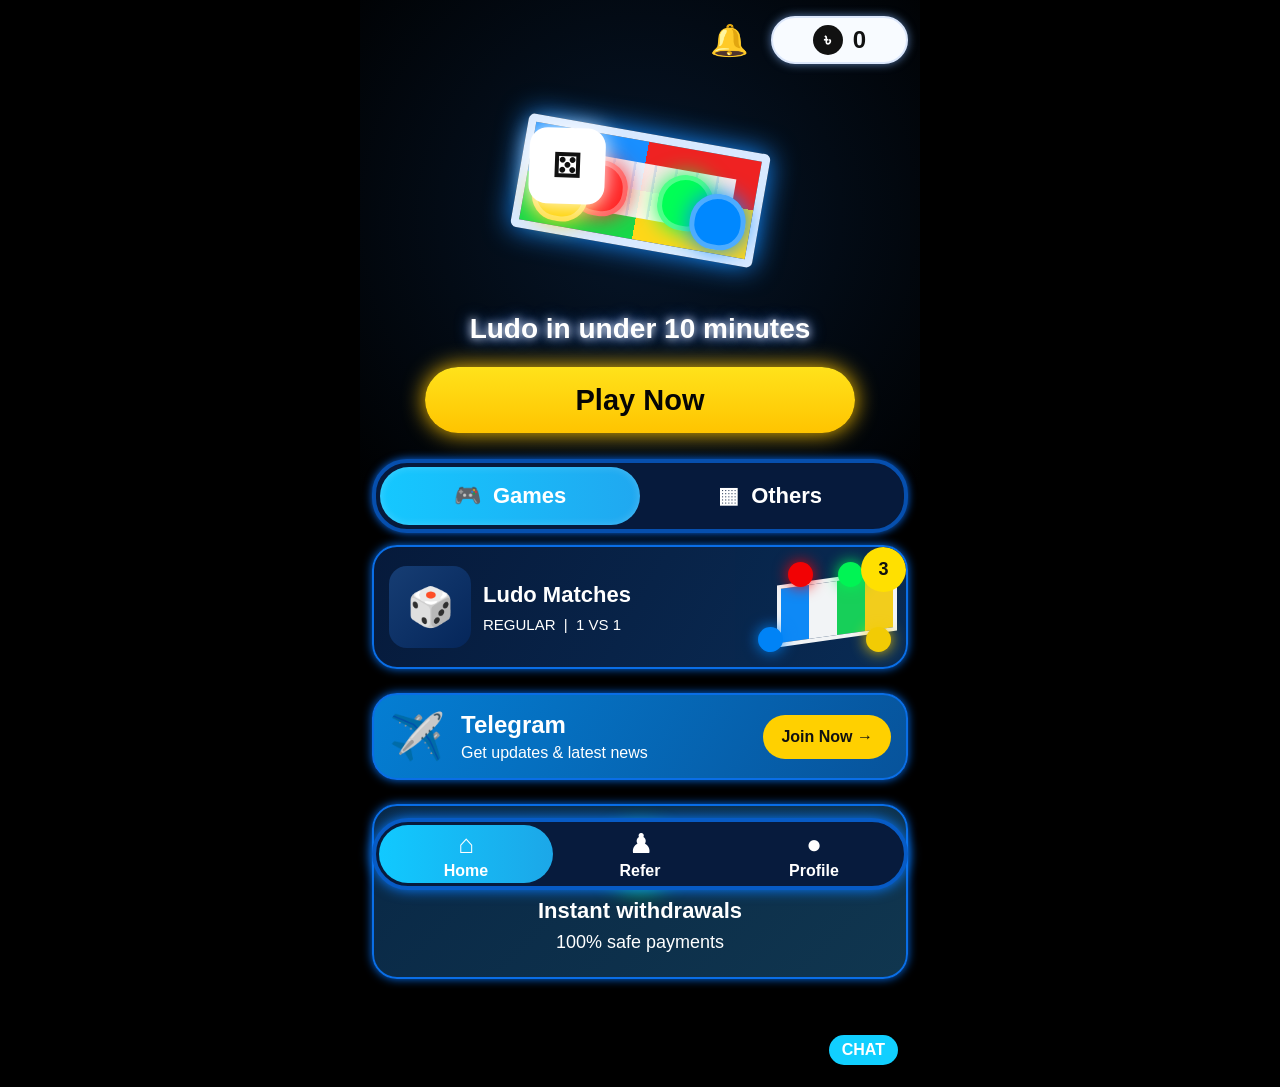
==== index.html @ aeababb2 "Add files via upload" ====
<!doctype html>
<html lang="en">
<head>
<meta charset="utf-8">
<meta name="viewport" content="width=device-width,initial-scale=1,viewport-fit=cover">
<meta name="theme-color" content="#071426">
<title>TopLudo</title>
<style>
:root{
  --bg:#02070d; --panel:#071b39; --panel2:#0b2948; --line:#0c73e8;
  --cyan:#16cfff; --blue:#0877ff; --yellow:#ffd400; --green:#20ef55;
  --text:#fff; --muted:#c9d7ef; --danger:#ff334e;
}
*{box-sizing:border-box} html,body{margin:0;min-height:100%;background:#000;color:var(--text);font-family:Arial,Helvetica,sans-serif}
button,input{font:inherit} button{cursor:pointer;border:0}
body{display:flex;justify-content:center}
.app{width:100%;max-width:560px;min-height:100vh;background:radial-gradient(circle at 50% 20%,#06162a 0,#000 44%);padding:12px 12px 96px;position:relative;overflow-x:hidden}
.top{display:flex;align-items:center;justify-content:flex-end;gap:18px;height:56px}
.icon-btn{background:none;color:#ffd900;font-size:31px;padding:4px}
.balance{min-width:137px;height:48px;border:2px solid #dce7fb;border-radius:30px;background:#f8fbff;color:#111;display:flex;align-items:center;justify-content:center;gap:10px;font-weight:900;font-size:24px;box-shadow:0 0 10px #5577a8}
.taka{width:30px;height:30px;border-radius:50%;background:#111;color:#fff;display:grid;place-items:center;font-size:18px}
.hero{text-align:center;padding:0 12px 10px}
.hero-art{height:245px;display:grid;place-items:center;position:relative}
.board{width:245px;height:115px;transform:rotate(10deg);background:conic-gradient(#ef2222 0 25%,#ffd719 25% 50%,#16d94a 50% 75%,#198fff 75%);border:8px solid #d8e9ff;box-shadow:0 0 28px #178cff;border-radius:6px;position:relative}
.board:after{content:"";position:absolute;inset:22px;background:repeating-linear-gradient(90deg,#fff 0 18px,#dceaff 19px 21px);opacity:.9}
.piece{position:absolute;width:56px;height:56px;border-radius:50% 50% 45% 45%;z-index:2;border:5px solid rgba(255,255,255,.3);box-shadow:0 0 22px currentColor}
.p1{background:#f22;color:#f22;left:46px;top:26px}.p2{background:#0f5;color:#0f5;right:40px;top:26px}.p3{background:#08f;color:#08f;right:5px;bottom:4px}.p4{background:#ffd200;color:#ffd200;left:8px;bottom:5px}
.die{position:absolute;z-index:5;width:76px;height:76px;background:#fff;border-radius:18px;box-shadow:0 0 22px #fff;color:#111;display:grid;place-items:center;font-size:33px;font-weight:900;transform:rotate(-8deg)}
.hero h1{font-size:28px;margin:0 0 22px;text-shadow:0 0 8px #fff,0 0 16px #2b75ff}
.primary{width:90%;max-width:430px;height:66px;border-radius:38px;background:linear-gradient(#ffe21b,#ffc400);color:#050505;font-size:29px;font-weight:900;box-shadow:0 0 22px #ffc400}
.tabs{display:grid;grid-template-columns:1fr 1fr;margin:16px 0 12px;border:4px solid #064fae;border-radius:35px;background:#061a3c;padding:4px;box-shadow:0 0 8px #0869e8}
.tab{height:58px;border-radius:30px;background:transparent;color:#fff;font-weight:900;font-size:22px}
.tab.active{background:linear-gradient(90deg,#15c8ff,#20a8f0);box-shadow:inset 0 0 8px #fff3}
.card{border:2px solid #0a6ee6;background:linear-gradient(120deg,#061a3b,#0a2c55);border-radius:25px;margin:12px 0;box-shadow:0 0 10px #056be8;padding:15px}
.match-card{display:flex;align-items:center;gap:12px;position:relative;min-height:124px;overflow:hidden}
.match-icon{width:82px;height:82px;border-radius:18px;background:linear-gradient(135deg,#163d73,#05265a);display:grid;place-items:center;font-size:38px;flex:none}
.match-copy{flex:1}.match-copy h2{font-size:22px;margin:0 0 8px}.match-copy p{margin:0;color:#fff;font-size:15px}
.match-visual{width:145px;height:90px;position:relative;opacity:.95}
.match-visual .mini-board{position:absolute;width:120px;height:62px;right:-6px;top:15px;transform:skewY(-8deg);background:linear-gradient(90deg,#0f8fff 0 25%,#fff 25% 50%,#19d95a 50% 75%,#ffd61a 75%);border:4px solid #fff}
.match-visual i{position:absolute;width:25px;height:25px;border-radius:50%;box-shadow:0 0 15px currentColor}.r{background:red;color:red;top:0;left:42px}.g{background:#0f5;color:#0f5;top:0;right:28px}.b{background:#08f;color:#08f;bottom:0;left:12px}.y{background:#ffd400;color:#ffd400;bottom:0;right:0}
.badge{position:absolute;right:0;top:0;background:#ffe000;color:#111;border-radius:50%;width:45px;height:45px;display:grid;place-items:center;font-weight:900;font-size:18px}
.info-card{text-align:center;padding:24px 14px;background:linear-gradient(135deg,#092846,#10364f);min-height:160px}
.shield{width:58px;height:58px;border-radius:50%;background:#17e954;display:grid;place-items:center;margin:auto;font-size:31px;box-shadow:0 0 25px #13ff57}
.info-card h3{font-size:22px;margin:10px 0 8px}.info-card p{font-size:18px;margin:0}.chat{position:absolute;right:22px;bottom:22px;background:#11cfff;padding:6px 13px;border-radius:20px;font-weight:900}
.bottom{position:fixed;bottom:10px;left:50%;transform:translateX(-50%);width:min(536px,calc(100% - 24px));height:72px;border:4px solid #075bc5;background:#071b3d;border-radius:38px;display:grid;grid-template-columns:repeat(3,1fr);padding:3px;z-index:20;box-shadow:0 0 13px #087cff}
.nav{background:transparent;color:#fff;border-radius:30px;font-weight:900;font-size:16px;display:flex;flex-direction:column;justify-content:center;align-items:center;gap:2px}.nav span:first-child{font-size:26px}.nav.active{background:linear-gradient(90deg,#11c9ff,#1ca7e8)}
.view{display:none}.view.active{display:block}
.list-head{display:flex;justify-content:space-between;align-items:center}.back{background:#12345d;color:#fff;border:1px solid #159eff;border-radius:12px;padding:8px 12px}
.match-row{display:grid;grid-template-columns:56px 1fr auto;gap:12px;align-items:center}.num{font-size:25px;font-weight:900;color:#ffd400}.status{font-size:13px;font-weight:900;padding:7px 10px;border-radius:12px;background:#8b8b8b;color:#111}.status.green{background:#20ef55}.status.red{background:#ff3048;color:#fff}.join{background:#16cfff;color:#03111e;border-radius:12px;padding:9px 13px;font-weight:900}.join[disabled]{opacity:.45;cursor:not-allowed}
.overlay{position:fixed;inset:0;background:#000b;z-index:40;display:none;align-items:flex-end;justify-content:center}.overlay.open{display:flex}.sheet{width:min(560px,100%);max-height:90vh;overflow:auto;background:linear-gradient(#061a32,#020a14);border:1px solid #0b86ff;border-radius:28px 28px 0 0;padding:20px;box-shadow:0 -10px 35px #057cff}
.sheet h2{margin-top:0}.close{float:right;background:#173657;color:#fff;border-radius:50%;width:36px;height:36px}
.field{display:grid;gap:7px;margin:12px 0}.field input{height:46px;border-radius:12px;border:1px solid #258fff;background:#06172b;color:#fff;padding:0 12px}
.action{width:100%;height:48px;border-radius:14px;background:#ffd000;color:#111;font-weight:900;margin-top:8px}.secondary{background:#0b335d;color:#fff;border:1px solid #168cff}
.toast{position:fixed;top:18px;left:50%;transform:translateX(-50%) translateY(-20px);opacity:0;z-index:80;background:#092b4f;border:1px solid #18bfff;padding:12px 18px;border-radius:14px;transition:.25s;max-width:90%;text-align:center}.toast.show{opacity:1;transform:translateX(-50%) translateY(0)}
.admin-grid{display:grid;grid-template-columns:1fr 1fr;gap:10px}.stat{background:#0a2947;border:1px solid #117fe7;border-radius:15px;padding:12px}.stat b{font-size:22px}
@media(max-width:390px){.hero-art{height:220px}.board{width:215px}.match-visual{display:none}.hero h1{font-size:24px}.primary{font-size:24px}.match-copy h2{font-size:19px}}
</style>
</head>
<body>
<div class="app">
  <header class="top">
    <button class="icon-btn" id="bellBtn" aria-label="Notifications">🔔</button>
    <button class="balance" id="balanceBtn"><span class="taka">৳</span><span id="balance">0</span></button>
  </header>

  <main>
    <section id="homeView" class="view active">
      <div class="hero">
        <div class="hero-art">
          <div class="board"><i class="piece p1"></i><i class="piece p2"></i><i class="piece p3"></i><i class="piece p4"></i><div class="die">⚄</div></div>
        </div>
        <h1>Ludo in under 10 minutes</h1>
        <button class="primary" id="playNow">Play Now</button>
      </div>

      <div class="tabs">
        <button class="tab active" data-tab="games">🎮 &nbsp;Games</button>
        <button class="tab" data-tab="others">▦ &nbsp;Others</button>
      </div>

      <div id="gamesTab">
        <button class="card match-card" id="matchesBtn" style="width:100%;color:#fff;text-align:left">
          <span class="match-icon">🎲</span>
          <span class="match-copy"><h2>Ludo Matches</h2><p>REGULAR &nbsp;|&nbsp; 1 VS 1</p></span>
          <span class="match-visual"><span class="mini-board"></span><i class="r"></i><i class="g"></i><i class="b"></i><i class="y"></i></span>
          <span class="badge" id="openCount">0</span>
        </button>
      </div>
      <div id="othersTab" style="display:none">
        <button class="card match-card" id="referShortcut" style="width:100%;color:#fff;text-align:left"><span class="match-icon">👥</span><span class="match-copy"><h2>Refer & Earn</h2><p>Invite friends and track referrals</p></span></button>
      </div>

      <button class="card" id="telegramBtn" style="width:100%;color:#fff;text-align:left;background:linear-gradient(120deg,#047ed3,#07539b)">
        <div style="display:flex;align-items:center;gap:16px"><span style="font-size:45px">✈️</span><span style="flex:1"><h2 style="margin:0 0 5px">Telegram</h2><p style="margin:0">Get updates & latest news</p></span><b style="background:#ffd000;color:#111;padding:13px 18px;border-radius:28px;white-space:nowrap">Join Now →</b></div>
      </button>

      <button class="card info-card" id="withdrawBtn" style="width:100%;color:#fff">
        <div class="shield">✓</div><h3>Instant withdrawals</h3><p>100% safe payments</p><span class="chat">CHAT</span>
      </button>
    </section>

    <section id="matchesView" class="view">
      <div class="list-head"><h2>🎲 Ludo Matches</h2><button class="back" data-go="homeView">← Home</button></div>
      <p style="color:#b9c9df">Join an open match. Status changes automatically as players join.</p>
      <div id="matchList"></div>
    </section>

    <section id="referView" class="view">
      <div class="list-head"><h2>👥 Refer</h2><button class="back" data-go="homeView">← Home</button></div>
      <div class="card" style="text-align:center"><div style="font-size:60px">🎁</div><h2>Invite & Earn</h2><p style="color:#c8d7eb">Your referral code</p><div class="card" style="font-size:28px;letter-spacing:4px">TOPLUDO</div><button class="action" id="copyRef">Copy Referral Code</button><button class="action secondary" id="shareRef">Share</button></div>
      <div class="admin-grid"><div class="stat"><small>Referrals</small><br><b id="refCount">0</b></div><div class="stat"><small>Bonus</small><br><b>৳0</b></div></div>
    </section>

    <section id="profileView" class="view">
      <div class="list-head"><h2>👤 Profile</h2><button class="back" data-go="homeView">← Home</button></div>
      <div class="card"><h2 id="profileName">Guest Player</h2><p style="color:#bcd0e8">Local demo profile</p><button class="action secondary" id="editProfile">Edit Name</button><button class="action" id="adminBtn">Admin Panel</button></div>
      <div class="card"><h3>Wallet</h3><p>Balance: <b>৳<span id="profileBalance">0</span></b></p><button class="action" id="walletWithdraw">Withdraw</button></div>
    </section>

    <section id="adminView" class="view">
      <div class="list-head"><h2>⚙️ Admin • Matches</h2><button class="back" data-go="homeView">← Home</button></div>
      <div class="card">
        <h3>Add / New Match</h3>
        <div class="field"><label>Match title</label><input id="mTitle" value="Ludo Match"></div>
        <div class="field"><label>Entry fee (৳)</label><input id="mFee" type="number" min="0" value="0"></div>
        <div class="field"><label>Ludo King Room Code</label><input id="mRoom" placeholder="Enter room code"></div>
        <button class="action" id="addMatch">Create Match</button>
      </div>
      <div id="adminList"></div>
      <div class="card"><p style="margin:0;color:#b9c9df">This ZIP is a standalone frontend build. Match data is stored in this browser with localStorage; connect your real backend/database and push notification service for multi-device production use.</p></div>
    </section>
  </main>

  <nav class="bottom">
    <button class="nav active" data-nav="homeView"><span>⌂</span>Home</button>
    <button class="nav" data-nav="referView"><span>♟</span>Refer</button>
    <button class="nav" data-nav="profileView"><span>●</span>Profile</button>
  </nav>
</div>

<div class="overlay" id="modal"><div class="sheet"><button class="close" id="modalClose">×</button><div id="modalBody"></div></div></div>
<div class="toast" id="toast"></div>

<script>
const KEY='topludo_state_v1';
const state=JSON.parse(localStorage.getItem(KEY)||'null')||{
  balance:0,name:'Guest Player',ref:0,
  matches:[
    {id:1,title:'Ludo Match #1',fee:0,room:'',players:[]},
    {id:2,title:'Ludo Match #2',fee:0,room:'',players:[]},
    {id:3,title:'Ludo Match #3',fee:0,room:'',players:[]}
  ]
};
const save=()=>{localStorage.setItem(KEY,JSON.stringify(state));render()};
const $=s=>document.querySelector(s);
const $$=s=>document.querySelectorAll(s);
function toast(t){const x=$('#toast');x.textContent=t;x.classList.add('show');setTimeout(()=>x.classList.remove('show'),2200)}
function go(id){$$('.view').forEach(v=>v.classList.remove('active'));$('#'+id).classList.add('active');window.scrollTo(0,0);$$('.nav').forEach(n=>n.classList.toggle('active',n.dataset.nav===id))}
function openModal(html){$('#modalBody').innerHTML=html;$('#modal').classList.add('open')}
function closeModal(){$('#modal').classList.remove('open')}
function status(m){return m.players.length===0?['Auto','']:m.players.length===1?['Open','green']:['Close','red']}
function render(){
  $('#balance').textContent=state.balance; $('#profileBalance').textContent=state.balance; $('#profileName').textContent=state.name;
  const open=state.matches.filter(m=>m.players.length<2).length;$('#openCount').textContent=open;
  $('#matchList').innerHTML=state.matches.map((m,i)=>{const [st,cl]=status(m);const full=m.players.length>=2;return `<div class="card match-row"><div class="num">#${i+1}</div><div><b>${esc(m.title)}</b><br><small>REGULAR | 1 VS 1 • Fee ৳${m.fee}</small><br><span class="status ${cl}">${st}</span></div><button class="join" ${full?'disabled':''} onclick="joinMatch(${m.id})">${full?'Closed':'Join'}</button></div>`}).join('')||'<div class="card">No matches yet.</div>';
  $('#adminList').innerHTML=state.matches.map((m,i)=>`<div class="card"><b>#${i+1} ${esc(m.title)}</b><p>Players: ${m.players.length}/2 • Status: ${status(m)[0]} • Room: ${m.room||'Not set'}</p>${m.players.length===2?`<button class="action" onclick="showRoom(${m.id})">Show Room Code</button>`:''}</div>`).join('');
  $('#refCount').textContent=state.ref;
}
function esc(s){return String(s).replace(/[&<>"']/g,c=>({'&':'&amp;','<':'&lt;','>':'&gt;','"':'&quot;',"'":'&#039;'}[c]))}
window.joinMatch=function(id){
  const m=state.matches.find(x=>x.id===id); if(!m||m.players.length>=2)return;
  m.players.push({name:state.name,at:Date.now()}); save();
  if(m.players.length===2){
    openModal(`<h2>🎉 Match Full</h2><p>Two players have joined <b>${esc(m.title)}</b>.</p><p>Status is now <b style="color:#ff4357">Close</b>.</p>${m.room?`<div class="card"><h3>Ludo King Room Code</h3><div style="font-size:34px;font-weight:900;letter-spacing:6px;text-align:center">${esc(m.room)}</div><button class="action" onclick="copyText('${esc(m.room)}')">Copy Room Code</button></div>`:'<p>Admin has not entered a room code yet.</p>'}<button class="action secondary" onclick="closeModal()">Done</button>`);
  }else toast('You joined. Waiting for the second player.');
}
window.showRoom=function(id){const m=state.matches.find(x=>x.id===id);openModal(`<h2>Room Code</h2><p>${esc(m.title)}</p><div class="card" style="font-size:38px;text-align:center;letter-spacing:6px">${esc(m.room||'Not set')}</div><button class="action" onclick="copyText('${esc(m.room||'')}')">Copy</button>`)}
window.copyText=function(t){navigator.clipboard?.writeText(t).then(()=>toast('Copied')).catch(()=>toast(t))}
$('#playNow').onclick=()=>go('matchesView');
$('#matchesBtn').onclick=()=>go('matchesView');
$('#referShortcut').onclick=()=>go('referView');
$$('[data-go]').forEach(b=>b.onclick=()=>go(b.dataset.go));
$$('.nav').forEach(b=>b.onclick=()=>go(b.dataset.nav));
$$('.tab').forEach(b=>b.onclick=()=>{$$('.tab').forEach(x=>x.classList.remove('active'));b.classList.add('active');$('#gamesTab').style.display=b.dataset.tab==='games'?'block':'none';$('#othersTab').style.display=b.dataset.tab==='others'?'block':'none'});
$('#modalClose').onclick=closeModal;$('#modal').addEventListener('click',e=>{if(e.target.id==='modal')closeModal()});
$('#balanceBtn').onclick=()=>openModal(`<h2>💰 Wallet</h2><div class="card"><h3>Current Balance</h3><div style="font-size:42px;font-weight:900">৳${state.balance}</div></div><button class="action" onclick="closeModal();go('profileView')">Open Wallet</button>`);
$('#bellBtn').onclick=()=>openModal(`<h2>🔔 Notifications</h2><div class="card"><p>No new notifications.</p><small>When a production push service is connected, room-code notifications can be delivered after a match becomes full.</small></div>`);
$('#withdrawBtn').onclick=()=>openModal(`<h2>💸 Withdraw</h2><p>This frontend build has the withdrawal screen wired, but no real payment gateway is connected yet.</p><div class="field"><label>Amount</label><input id="wAmount" type="number" min="1" value="${state.balance||1}"></div><button class="action" onclick="toast('Payment gateway is not connected');closeModal()">Submit</button>`);
$('#walletWithdraw').onclick=()=>$('#withdrawBtn').click();
$('#telegramBtn').onclick=()=>openModal(`<h2>✈️ Telegram</h2><p>Set your real Telegram channel URL in the <b>TELEGRAM_URL</b> constant inside index.html.</p><button class="action" onclick="window.open('https://t.me/','_blank')">Open Telegram</button>`);
$('#copyRef').onclick=()=>copyText('TOPLUDO');
$('#shareRef').onclick=()=>navigator.share?navigator.share({title:'TopLudo',text:'Join TopLudo with my referral code TOPLUDO'}):toast('Share is not supported here');
$('#editProfile').onclick=()=>openModal(`<h2>Edit Profile</h2><div class="field"><label>Name</label><input id="newName" value="${esc(state.name)}"></div><button class="action" onclick="state.name=$('#newName').value.trim()||'Guest Player';save();closeModal();toast('Profile updated')">Save</button>`);
$('#adminBtn').onclick=()=>{const p=prompt('Admin demo password:');if(p==='admin123')go('adminView');else if(p!==null)toast('Wrong password')};
$('#addMatch').onclick=()=>{const title=$('#mTitle').value.trim()||'Ludo Match';const fee=Number($('#mFee').value)||0;const room=$('#mRoom').value.trim();state.matches.push({id:Date.now(),title,fee,room,players:[]});save();toast('Match created')};
render();
</script>
</body>
</html>
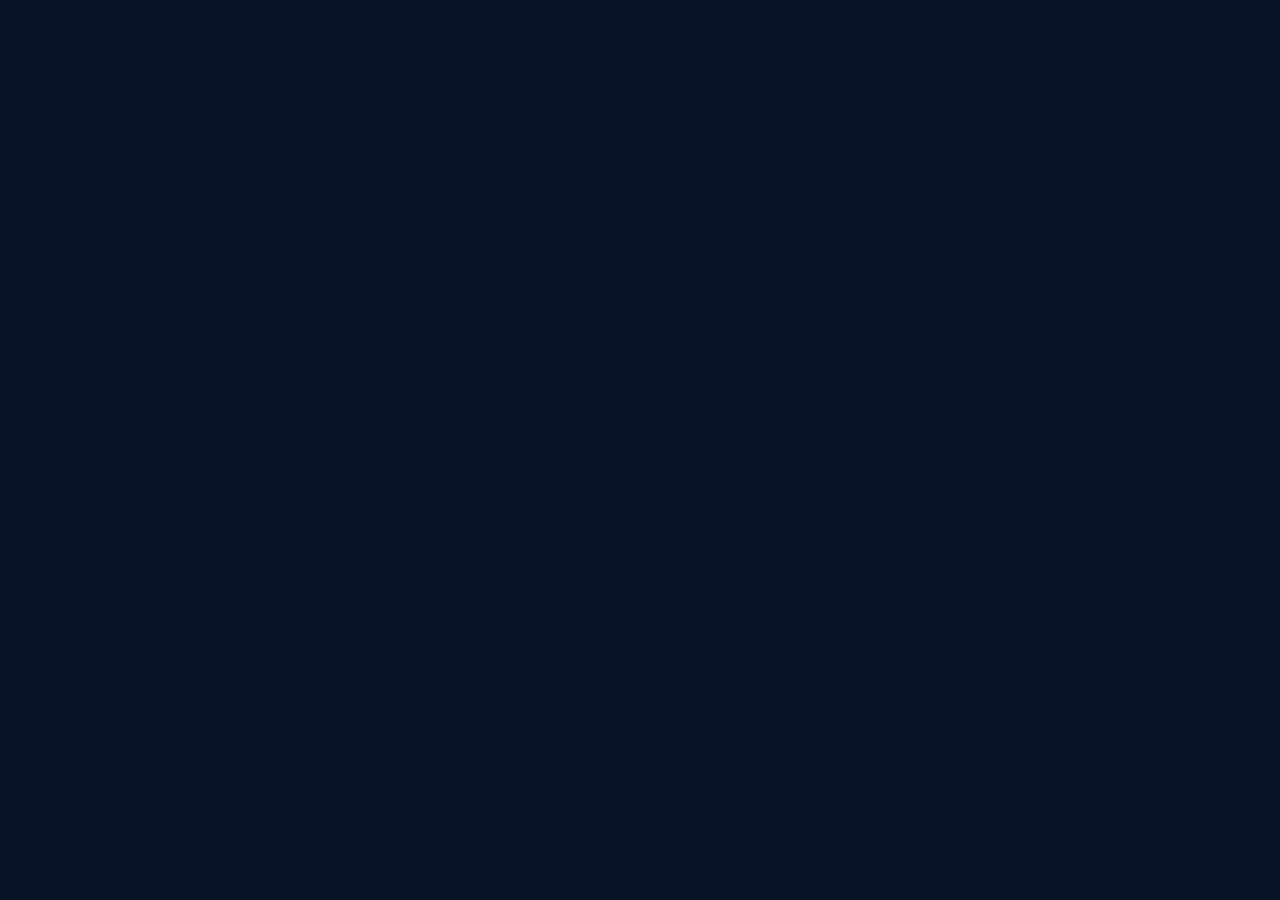
==== commit 7dc46337: "Add files via upload" ====
--- a/index.html
+++ b/index.html
@@ -1,199 +1,41 @@
-<!doctype html>
+<!DOCTYPE html>
 <html lang="en">
 <head>
-<meta charset="utf-8">
-<meta name="viewport" content="width=device-width,initial-scale=1,viewport-fit=cover">
-<meta name="theme-color" content="#071426">
-<title>TopLudo</title>
-<style>
-:root{
-  --bg:#02070d; --panel:#071b39; --panel2:#0b2948; --line:#0c73e8;
-  --cyan:#16cfff; --blue:#0877ff; --yellow:#ffd400; --green:#20ef55;
-  --text:#fff; --muted:#c9d7ef; --danger:#ff334e;
-}
-*{box-sizing:border-box} html,body{margin:0;min-height:100%;background:#000;color:var(--text);font-family:Arial,Helvetica,sans-serif}
-button,input{font:inherit} button{cursor:pointer;border:0}
-body{display:flex;justify-content:center}
-.app{width:100%;max-width:560px;min-height:100vh;background:radial-gradient(circle at 50% 20%,#06162a 0,#000 44%);padding:12px 12px 96px;position:relative;overflow-x:hidden}
-.top{display:flex;align-items:center;justify-content:flex-end;gap:18px;height:56px}
-.icon-btn{background:none;color:#ffd900;font-size:31px;padding:4px}
-.balance{min-width:137px;height:48px;border:2px solid #dce7fb;border-radius:30px;background:#f8fbff;color:#111;display:flex;align-items:center;justify-content:center;gap:10px;font-weight:900;font-size:24px;box-shadow:0 0 10px #5577a8}
-.taka{width:30px;height:30px;border-radius:50%;background:#111;color:#fff;display:grid;place-items:center;font-size:18px}
-.hero{text-align:center;padding:0 12px 10px}
-.hero-art{height:245px;display:grid;place-items:center;position:relative}
-.board{width:245px;height:115px;transform:rotate(10deg);background:conic-gradient(#ef2222 0 25%,#ffd719 25% 50%,#16d94a 50% 75%,#198fff 75%);border:8px solid #d8e9ff;box-shadow:0 0 28px #178cff;border-radius:6px;position:relative}
-.board:after{content:"";position:absolute;inset:22px;background:repeating-linear-gradient(90deg,#fff 0 18px,#dceaff 19px 21px);opacity:.9}
-.piece{position:absolute;width:56px;height:56px;border-radius:50% 50% 45% 45%;z-index:2;border:5px solid rgba(255,255,255,.3);box-shadow:0 0 22px currentColor}
-.p1{background:#f22;color:#f22;left:46px;top:26px}.p2{background:#0f5;color:#0f5;right:40px;top:26px}.p3{background:#08f;color:#08f;right:5px;bottom:4px}.p4{background:#ffd200;color:#ffd200;left:8px;bottom:5px}
-.die{position:absolute;z-index:5;width:76px;height:76px;background:#fff;border-radius:18px;box-shadow:0 0 22px #fff;color:#111;display:grid;place-items:center;font-size:33px;font-weight:900;transform:rotate(-8deg)}
-.hero h1{font-size:28px;margin:0 0 22px;text-shadow:0 0 8px #fff,0 0 16px #2b75ff}
-.primary{width:90%;max-width:430px;height:66px;border-radius:38px;background:linear-gradient(#ffe21b,#ffc400);color:#050505;font-size:29px;font-weight:900;box-shadow:0 0 22px #ffc400}
-.tabs{display:grid;grid-template-columns:1fr 1fr;margin:16px 0 12px;border:4px solid #064fae;border-radius:35px;background:#061a3c;padding:4px;box-shadow:0 0 8px #0869e8}
-.tab{height:58px;border-radius:30px;background:transparent;color:#fff;font-weight:900;font-size:22px}
-.tab.active{background:linear-gradient(90deg,#15c8ff,#20a8f0);box-shadow:inset 0 0 8px #fff3}
-.card{border:2px solid #0a6ee6;background:linear-gradient(120deg,#061a3b,#0a2c55);border-radius:25px;margin:12px 0;box-shadow:0 0 10px #056be8;padding:15px}
-.match-card{display:flex;align-items:center;gap:12px;position:relative;min-height:124px;overflow:hidden}
-.match-icon{width:82px;height:82px;border-radius:18px;background:linear-gradient(135deg,#163d73,#05265a);display:grid;place-items:center;font-size:38px;flex:none}
-.match-copy{flex:1}.match-copy h2{font-size:22px;margin:0 0 8px}.match-copy p{margin:0;color:#fff;font-size:15px}
-.match-visual{width:145px;height:90px;position:relative;opacity:.95}
-.match-visual .mini-board{position:absolute;width:120px;height:62px;right:-6px;top:15px;transform:skewY(-8deg);background:linear-gradient(90deg,#0f8fff 0 25%,#fff 25% 50%,#19d95a 50% 75%,#ffd61a 75%);border:4px solid #fff}
-.match-visual i{position:absolute;width:25px;height:25px;border-radius:50%;box-shadow:0 0 15px currentColor}.r{background:red;color:red;top:0;left:42px}.g{background:#0f5;color:#0f5;top:0;right:28px}.b{background:#08f;color:#08f;bottom:0;left:12px}.y{background:#ffd400;color:#ffd400;bottom:0;right:0}
-.badge{position:absolute;right:0;top:0;background:#ffe000;color:#111;border-radius:50%;width:45px;height:45px;display:grid;place-items:center;font-weight:900;font-size:18px}
-.info-card{text-align:center;padding:24px 14px;background:linear-gradient(135deg,#092846,#10364f);min-height:160px}
-.shield{width:58px;height:58px;border-radius:50%;background:#17e954;display:grid;place-items:center;margin:auto;font-size:31px;box-shadow:0 0 25px #13ff57}
-.info-card h3{font-size:22px;margin:10px 0 8px}.info-card p{font-size:18px;margin:0}.chat{position:absolute;right:22px;bottom:22px;background:#11cfff;padding:6px 13px;border-radius:20px;font-weight:900}
-.bottom{position:fixed;bottom:10px;left:50%;transform:translateX(-50%);width:min(536px,calc(100% - 24px));height:72px;border:4px solid #075bc5;background:#071b3d;border-radius:38px;display:grid;grid-template-columns:repeat(3,1fr);padding:3px;z-index:20;box-shadow:0 0 13px #087cff}
-.nav{background:transparent;color:#fff;border-radius:30px;font-weight:900;font-size:16px;display:flex;flex-direction:column;justify-content:center;align-items:center;gap:2px}.nav span:first-child{font-size:26px}.nav.active{background:linear-gradient(90deg,#11c9ff,#1ca7e8)}
-.view{display:none}.view.active{display:block}
-.list-head{display:flex;justify-content:space-between;align-items:center}.back{background:#12345d;color:#fff;border:1px solid #159eff;border-radius:12px;padding:8px 12px}
-.match-row{display:grid;grid-template-columns:56px 1fr auto;gap:12px;align-items:center}.num{font-size:25px;font-weight:900;color:#ffd400}.status{font-size:13px;font-weight:900;padding:7px 10px;border-radius:12px;background:#8b8b8b;color:#111}.status.green{background:#20ef55}.status.red{background:#ff3048;color:#fff}.join{background:#16cfff;color:#03111e;border-radius:12px;padding:9px 13px;font-weight:900}.join[disabled]{opacity:.45;cursor:not-allowed}
-.overlay{position:fixed;inset:0;background:#000b;z-index:40;display:none;align-items:flex-end;justify-content:center}.overlay.open{display:flex}.sheet{width:min(560px,100%);max-height:90vh;overflow:auto;background:linear-gradient(#061a32,#020a14);border:1px solid #0b86ff;border-radius:28px 28px 0 0;padding:20px;box-shadow:0 -10px 35px #057cff}
-.sheet h2{margin-top:0}.close{float:right;background:#173657;color:#fff;border-radius:50%;width:36px;height:36px}
-.field{display:grid;gap:7px;margin:12px 0}.field input{height:46px;border-radius:12px;border:1px solid #258fff;background:#06172b;color:#fff;padding:0 12px}
-.action{width:100%;height:48px;border-radius:14px;background:#ffd000;color:#111;font-weight:900;margin-top:8px}.secondary{background:#0b335d;color:#fff;border:1px solid #168cff}
-.toast{position:fixed;top:18px;left:50%;transform:translateX(-50%) translateY(-20px);opacity:0;z-index:80;background:#092b4f;border:1px solid #18bfff;padding:12px 18px;border-radius:14px;transition:.25s;max-width:90%;text-align:center}.toast.show{opacity:1;transform:translateX(-50%) translateY(0)}
-.admin-grid{display:grid;grid-template-columns:1fr 1fr;gap:10px}.stat{background:#0a2947;border:1px solid #117fe7;border-radius:15px;padding:12px}.stat b{font-size:22px}
-@media(max-width:390px){.hero-art{height:220px}.board{width:215px}.match-visual{display:none}.hero h1{font-size:24px}.primary{font-size:24px}.match-copy h2{font-size:19px}}
-</style>
+  <meta charset="UTF-8">
+  <meta name="viewport" content="width=device-width, initial-scale=1.0">
+  <meta name="theme-color" content="#071426">
+  <title>My App</title>
+
+  <style>
+    * {
+      margin: 0;
+      padding: 0;
+      box-sizing: border-box;
+    }
+
+    html,
+    body {
+      width: 100%;
+      min-height: 100%;
+      background-color: #071426;
+    }
+
+    body {
+      min-height: 100vh;
+      min-height: 100dvh;
+      overflow-x: hidden;
+    }
+
+    #app {
+      width: 100%;
+      min-height: 100vh;
+      min-height: 100dvh;
+      background-color: #071426;
+    }
+  </style>
 </head>
+
 <body>
-<div class="app">
-  <header class="top">
-    <button class="icon-btn" id="bellBtn" aria-label="Notifications">🔔</button>
-    <button class="balance" id="balanceBtn"><span class="taka">৳</span><span id="balance">0</span></button>
-  </header>
-
-  <main>
-    <section id="homeView" class="view active">
-      <div class="hero">
-        <div class="hero-art">
-          <div class="board"><i class="piece p1"></i><i class="piece p2"></i><i class="piece p3"></i><i class="piece p4"></i><div class="die">⚄</div></div>
-        </div>
-        <h1>Ludo in under 10 minutes</h1>
-        <button class="primary" id="playNow">Play Now</button>
-      </div>
-
-      <div class="tabs">
-        <button class="tab active" data-tab="games">🎮 &nbsp;Games</button>
-        <button class="tab" data-tab="others">▦ &nbsp;Others</button>
-      </div>
-
-      <div id="gamesTab">
-        <button class="card match-card" id="matchesBtn" style="width:100%;color:#fff;text-align:left">
-          <span class="match-icon">🎲</span>
-          <span class="match-copy"><h2>Ludo Matches</h2><p>REGULAR &nbsp;|&nbsp; 1 VS 1</p></span>
-          <span class="match-visual"><span class="mini-board"></span><i class="r"></i><i class="g"></i><i class="b"></i><i class="y"></i></span>
-          <span class="badge" id="openCount">0</span>
-        </button>
-      </div>
-      <div id="othersTab" style="display:none">
-        <button class="card match-card" id="referShortcut" style="width:100%;color:#fff;text-align:left"><span class="match-icon">👥</span><span class="match-copy"><h2>Refer & Earn</h2><p>Invite friends and track referrals</p></span></button>
-      </div>
-
-      <button class="card" id="telegramBtn" style="width:100%;color:#fff;text-align:left;background:linear-gradient(120deg,#047ed3,#07539b)">
-        <div style="display:flex;align-items:center;gap:16px"><span style="font-size:45px">✈️</span><span style="flex:1"><h2 style="margin:0 0 5px">Telegram</h2><p style="margin:0">Get updates & latest news</p></span><b style="background:#ffd000;color:#111;padding:13px 18px;border-radius:28px;white-space:nowrap">Join Now →</b></div>
-      </button>
-
-      <button class="card info-card" id="withdrawBtn" style="width:100%;color:#fff">
-        <div class="shield">✓</div><h3>Instant withdrawals</h3><p>100% safe payments</p><span class="chat">CHAT</span>
-      </button>
-    </section>
-
-    <section id="matchesView" class="view">
-      <div class="list-head"><h2>🎲 Ludo Matches</h2><button class="back" data-go="homeView">← Home</button></div>
-      <p style="color:#b9c9df">Join an open match. Status changes automatically as players join.</p>
-      <div id="matchList"></div>
-    </section>
-
-    <section id="referView" class="view">
-      <div class="list-head"><h2>👥 Refer</h2><button class="back" data-go="homeView">← Home</button></div>
-      <div class="card" style="text-align:center"><div style="font-size:60px">🎁</div><h2>Invite & Earn</h2><p style="color:#c8d7eb">Your referral code</p><div class="card" style="font-size:28px;letter-spacing:4px">TOPLUDO</div><button class="action" id="copyRef">Copy Referral Code</button><button class="action secondary" id="shareRef">Share</button></div>
-      <div class="admin-grid"><div class="stat"><small>Referrals</small><br><b id="refCount">0</b></div><div class="stat"><small>Bonus</small><br><b>৳0</b></div></div>
-    </section>
-
-    <section id="profileView" class="view">
-      <div class="list-head"><h2>👤 Profile</h2><button class="back" data-go="homeView">← Home</button></div>
-      <div class="card"><h2 id="profileName">Guest Player</h2><p style="color:#bcd0e8">Local demo profile</p><button class="action secondary" id="editProfile">Edit Name</button><button class="action" id="adminBtn">Admin Panel</button></div>
-      <div class="card"><h3>Wallet</h3><p>Balance: <b>৳<span id="profileBalance">0</span></b></p><button class="action" id="walletWithdraw">Withdraw</button></div>
-    </section>
-
-    <section id="adminView" class="view">
-      <div class="list-head"><h2>⚙️ Admin • Matches</h2><button class="back" data-go="homeView">← Home</button></div>
-      <div class="card">
-        <h3>Add / New Match</h3>
-        <div class="field"><label>Match title</label><input id="mTitle" value="Ludo Match"></div>
-        <div class="field"><label>Entry fee (৳)</label><input id="mFee" type="number" min="0" value="0"></div>
-        <div class="field"><label>Ludo King Room Code</label><input id="mRoom" placeholder="Enter room code"></div>
-        <button class="action" id="addMatch">Create Match</button>
-      </div>
-      <div id="adminList"></div>
-      <div class="card"><p style="margin:0;color:#b9c9df">This ZIP is a standalone frontend build. Match data is stored in this browser with localStorage; connect your real backend/database and push notification service for multi-device production use.</p></div>
-    </section>
-  </main>
-
-  <nav class="bottom">
-    <button class="nav active" data-nav="homeView"><span>⌂</span>Home</button>
-    <button class="nav" data-nav="referView"><span>♟</span>Refer</button>
-    <button class="nav" data-nav="profileView"><span>●</span>Profile</button>
-  </nav>
-</div>
-
-<div class="overlay" id="modal"><div class="sheet"><button class="close" id="modalClose">×</button><div id="modalBody"></div></div></div>
-<div class="toast" id="toast"></div>
-
-<script>
-const KEY='topludo_state_v1';
-const state=JSON.parse(localStorage.getItem(KEY)||'null')||{
-  balance:0,name:'Guest Player',ref:0,
-  matches:[
-    {id:1,title:'Ludo Match #1',fee:0,room:'',players:[]},
-    {id:2,title:'Ludo Match #2',fee:0,room:'',players:[]},
-    {id:3,title:'Ludo Match #3',fee:0,room:'',players:[]}
-  ]
-};
-const save=()=>{localStorage.setItem(KEY,JSON.stringify(state));render()};
-const $=s=>document.querySelector(s);
-const $$=s=>document.querySelectorAll(s);
-function toast(t){const x=$('#toast');x.textContent=t;x.classList.add('show');setTimeout(()=>x.classList.remove('show'),2200)}
-function go(id){$$('.view').forEach(v=>v.classList.remove('active'));$('#'+id).classList.add('active');window.scrollTo(0,0);$$('.nav').forEach(n=>n.classList.toggle('active',n.dataset.nav===id))}
-function openModal(html){$('#modalBody').innerHTML=html;$('#modal').classList.add('open')}
-function closeModal(){$('#modal').classList.remove('open')}
-function status(m){return m.players.length===0?['Auto','']:m.players.length===1?['Open','green']:['Close','red']}
-function render(){
-  $('#balance').textContent=state.balance; $('#profileBalance').textContent=state.balance; $('#profileName').textContent=state.name;
-  const open=state.matches.filter(m=>m.players.length<2).length;$('#openCount').textContent=open;
-  $('#matchList').innerHTML=state.matches.map((m,i)=>{const [st,cl]=status(m);const full=m.players.length>=2;return `<div class="card match-row"><div class="num">#${i+1}</div><div><b>${esc(m.title)}</b><br><small>REGULAR | 1 VS 1 • Fee ৳${m.fee}</small><br><span class="status ${cl}">${st}</span></div><button class="join" ${full?'disabled':''} onclick="joinMatch(${m.id})">${full?'Closed':'Join'}</button></div>`}).join('')||'<div class="card">No matches yet.</div>';
-  $('#adminList').innerHTML=state.matches.map((m,i)=>`<div class="card"><b>#${i+1} ${esc(m.title)}</b><p>Players: ${m.players.length}/2 • Status: ${status(m)[0]} • Room: ${m.room||'Not set'}</p>${m.players.length===2?`<button class="action" onclick="showRoom(${m.id})">Show Room Code</button>`:''}</div>`).join('');
-  $('#refCount').textContent=state.ref;
-}
-function esc(s){return String(s).replace(/[&<>"']/g,c=>({'&':'&amp;','<':'&lt;','>':'&gt;','"':'&quot;',"'":'&#039;'}[c]))}
-window.joinMatch=function(id){
-  const m=state.matches.find(x=>x.id===id); if(!m||m.players.length>=2)return;
-  m.players.push({name:state.name,at:Date.now()}); save();
-  if(m.players.length===2){
-    openModal(`<h2>🎉 Match Full</h2><p>Two players have joined <b>${esc(m.title)}</b>.</p><p>Status is now <b style="color:#ff4357">Close</b>.</p>${m.room?`<div class="card"><h3>Ludo King Room Code</h3><div style="font-size:34px;font-weight:900;letter-spacing:6px;text-align:center">${esc(m.room)}</div><button class="action" onclick="copyText('${esc(m.room)}')">Copy Room Code</button></div>`:'<p>Admin has not entered a room code yet.</p>'}<button class="action secondary" onclick="closeModal()">Done</button>`);
-  }else toast('You joined. Waiting for the second player.');
-}
-window.showRoom=function(id){const m=state.matches.find(x=>x.id===id);openModal(`<h2>Room Code</h2><p>${esc(m.title)}</p><div class="card" style="font-size:38px;text-align:center;letter-spacing:6px">${esc(m.room||'Not set')}</div><button class="action" onclick="copyText('${esc(m.room||'')}')">Copy</button>`)}
-window.copyText=function(t){navigator.clipboard?.writeText(t).then(()=>toast('Copied')).catch(()=>toast(t))}
-$('#playNow').onclick=()=>go('matchesView');
-$('#matchesBtn').onclick=()=>go('matchesView');
-$('#referShortcut').onclick=()=>go('referView');
-$$('[data-go]').forEach(b=>b.onclick=()=>go(b.dataset.go));
-$$('.nav').forEach(b=>b.onclick=()=>go(b.dataset.nav));
-$$('.tab').forEach(b=>b.onclick=()=>{$$('.tab').forEach(x=>x.classList.remove('active'));b.classList.add('active');$('#gamesTab').style.display=b.dataset.tab==='games'?'block':'none';$('#othersTab').style.display=b.dataset.tab==='others'?'block':'none'});
-$('#modalClose').onclick=closeModal;$('#modal').addEventListener('click',e=>{if(e.target.id==='modal')closeModal()});
-$('#balanceBtn').onclick=()=>openModal(`<h2>💰 Wallet</h2><div class="card"><h3>Current Balance</h3><div style="font-size:42px;font-weight:900">৳${state.balance}</div></div><button class="action" onclick="closeModal();go('profileView')">Open Wallet</button>`);
-$('#bellBtn').onclick=()=>openModal(`<h2>🔔 Notifications</h2><div class="card"><p>No new notifications.</p><small>When a production push service is connected, room-code notifications can be delivered after a match becomes full.</small></div>`);
-$('#withdrawBtn').onclick=()=>openModal(`<h2>💸 Withdraw</h2><p>This frontend build has the withdrawal screen wired, but no real payment gateway is connected yet.</p><div class="field"><label>Amount</label><input id="wAmount" type="number" min="1" value="${state.balance||1}"></div><button class="action" onclick="toast('Payment gateway is not connected');closeModal()">Submit</button>`);
-$('#walletWithdraw').onclick=()=>$('#withdrawBtn').click();
-$('#telegramBtn').onclick=()=>openModal(`<h2>✈️ Telegram</h2><p>Set your real Telegram channel URL in the <b>TELEGRAM_URL</b> constant inside index.html.</p><button class="action" onclick="window.open('https://t.me/','_blank')">Open Telegram</button>`);
-$('#copyRef').onclick=()=>copyText('TOPLUDO');
-$('#shareRef').onclick=()=>navigator.share?navigator.share({title:'TopLudo',text:'Join TopLudo with my referral code TOPLUDO'}):toast('Share is not supported here');
-$('#editProfile').onclick=()=>openModal(`<h2>Edit Profile</h2><div class="field"><label>Name</label><input id="newName" value="${esc(state.name)}"></div><button class="action" onclick="state.name=$('#newName').value.trim()||'Guest Player';save();closeModal();toast('Profile updated')">Save</button>`);
-$('#adminBtn').onclick=()=>{const p=prompt('Admin demo password:');if(p==='admin123')go('adminView');else if(p!==null)toast('Wrong password')};
-$('#addMatch').onclick=()=>{const title=$('#mTitle').value.trim()||'Ludo Match';const fee=Number($('#mFee').value)||0;const room=$('#mRoom').value.trim();state.matches.push({id:Date.now(),title,fee,room,players:[]});save();toast('Match created')};
-render();
-</script>
+  <div id="app"></div>
 </body>
-</html>
+  </html>
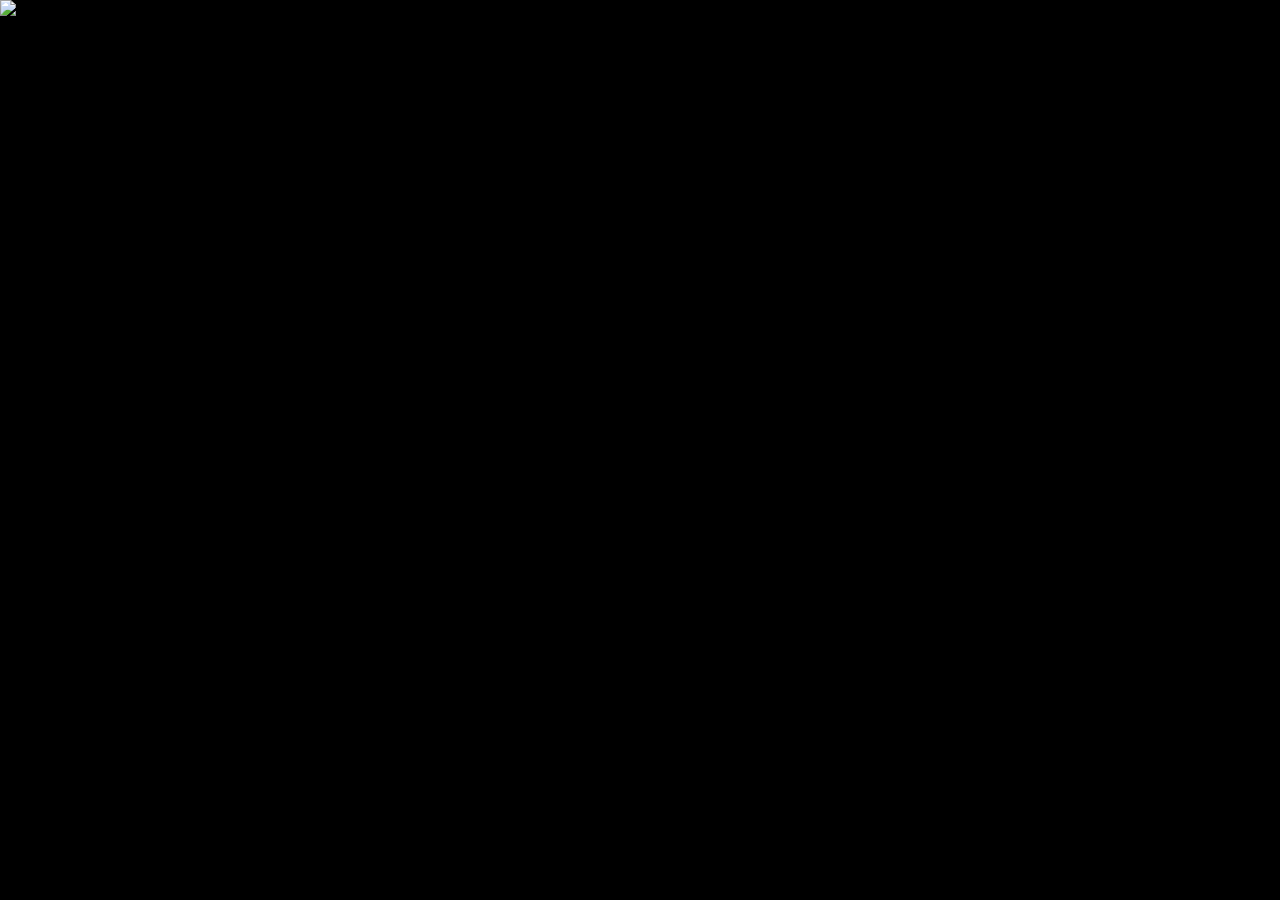
==== commit 2f2fd58b: "Add files via upload" ====
--- a/index.html
+++ b/index.html
@@ -3,7 +3,7 @@
 <head>
   <meta charset="UTF-8">
   <meta name="viewport" content="width=device-width, initial-scale=1.0">
-  <meta name="theme-color" content="#071426">
+  <meta name="theme-color" content="#000000">
   <title>My App</title>
 
   <style>
@@ -17,7 +17,7 @@
     body {
       width: 100%;
       min-height: 100%;
-      background-color: #071426;
+      background-color: #000000;
     }
 
     body {
@@ -30,12 +30,26 @@
       width: 100%;
       min-height: 100vh;
       min-height: 100dvh;
-      background-color: #071426;
+      background-color: #000000;
+    }
+
+    .home-page-design {
+      display: block;
+      width: 100%;
+      height: auto;
+      margin: 0;
+      padding: 0;
     }
   </style>
 </head>
 
 <body>
-  <div id="app"></div>
+  <div id="app">
+    <img
+      class="home-page-design"
+      src="assets/home-page.jpg"
+      alt="Home Page Design"
+    />
+  </div>
 </body>
-  </html>
+</html>
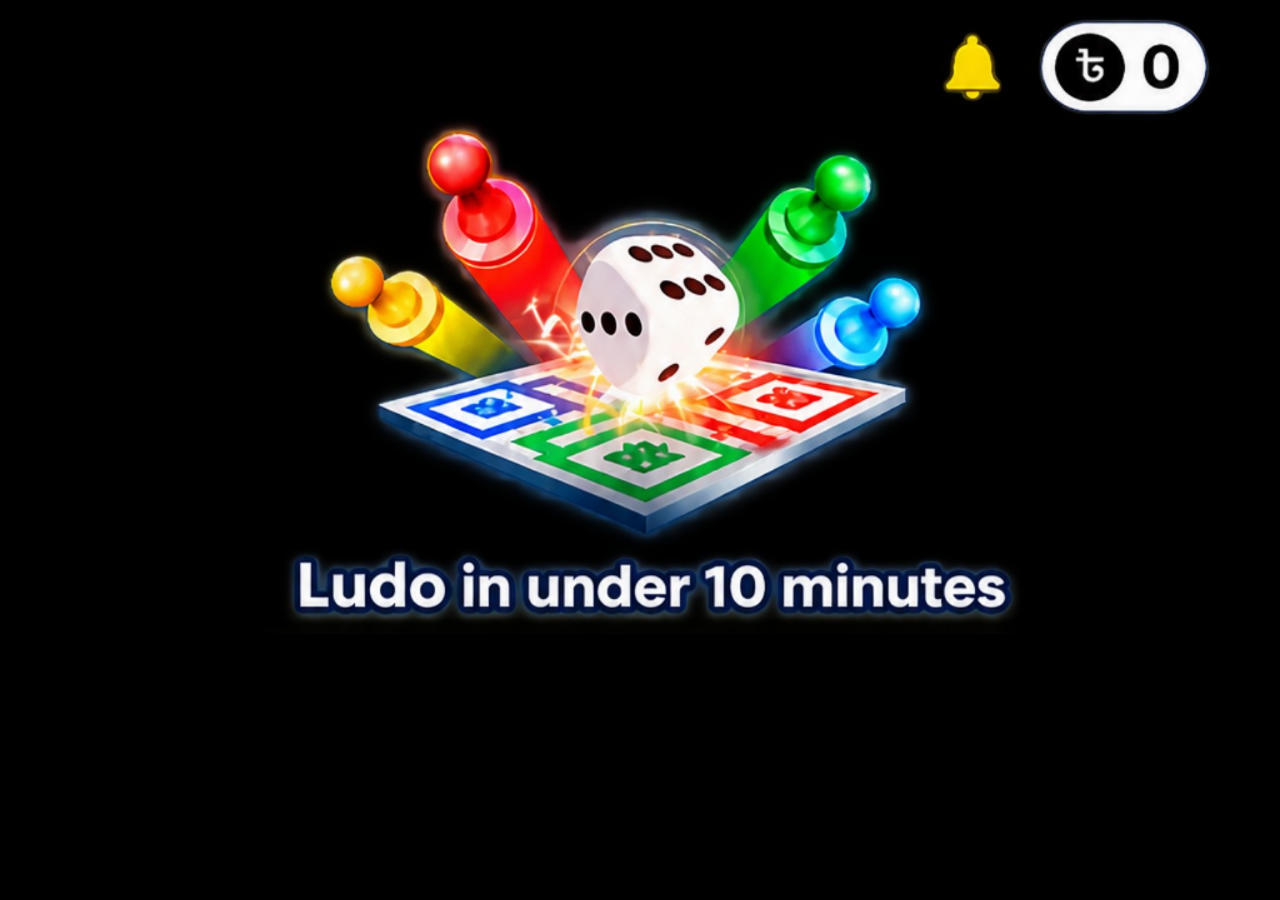
==== commit b4b8650f: "Add files via upload" ====
--- a/index.html
+++ b/index.html
@@ -1,55 +1 @@
-<!DOCTYPE html>
-<html lang="en">
-<head>
-  <meta charset="UTF-8">
-  <meta name="viewport" content="width=device-width, initial-scale=1.0">
-  <meta name="theme-color" content="#000000">
-  <title>My App</title>
-
-  <style>
-    * {
-      margin: 0;
-      padding: 0;
-      box-sizing: border-box;
-    }
-
-    html,
-    body {
-      width: 100%;
-      min-height: 100%;
-      background-color: #000000;
-    }
-
-    body {
-      min-height: 100vh;
-      min-height: 100dvh;
-      overflow-x: hidden;
-    }
-
-    #app {
-      width: 100%;
-      min-height: 100vh;
-      min-height: 100dvh;
-      background-color: #000000;
-    }
-
-    .home-page-design {
-      display: block;
-      width: 100%;
-      height: auto;
-      margin: 0;
-      padding: 0;
-    }
-  </style>
-</head>
-
-<body>
-  <div id="app">
-    <img
-      class="home-page-design"
-      src="assets/home-page.jpg"
-      alt="Home Page Design"
-    />
-  </div>
-</body>
-</html>
+<!DOCTYPE html><html lang="en"><head><meta charset="UTF-8"><meta name="viewport" content="width=device-width,initial-scale=1,maximum-scale=1,user-scalable=no"><meta name="theme-color" content="#000"><title>My App</title><style>*{margin:0;padding:0;box-sizing:border-box}html,body{width:100%;min-height:100%;background:#000;overflow-x:hidden}body{min-height:100vh;min-height:100dvh}#app{width:100%;min-height:100vh;min-height:100dvh;background:#000;display:flex;justify-content:center;align-items:flex-start}.home-design{display:block;width:100%;height:auto;max-width:100%;object-fit:contain;user-select:none;-webkit-user-drag:none}</style></head><body><main id="app"><img class="home-design" src="[data-uri]" alt="Home Page"></main></body></html>
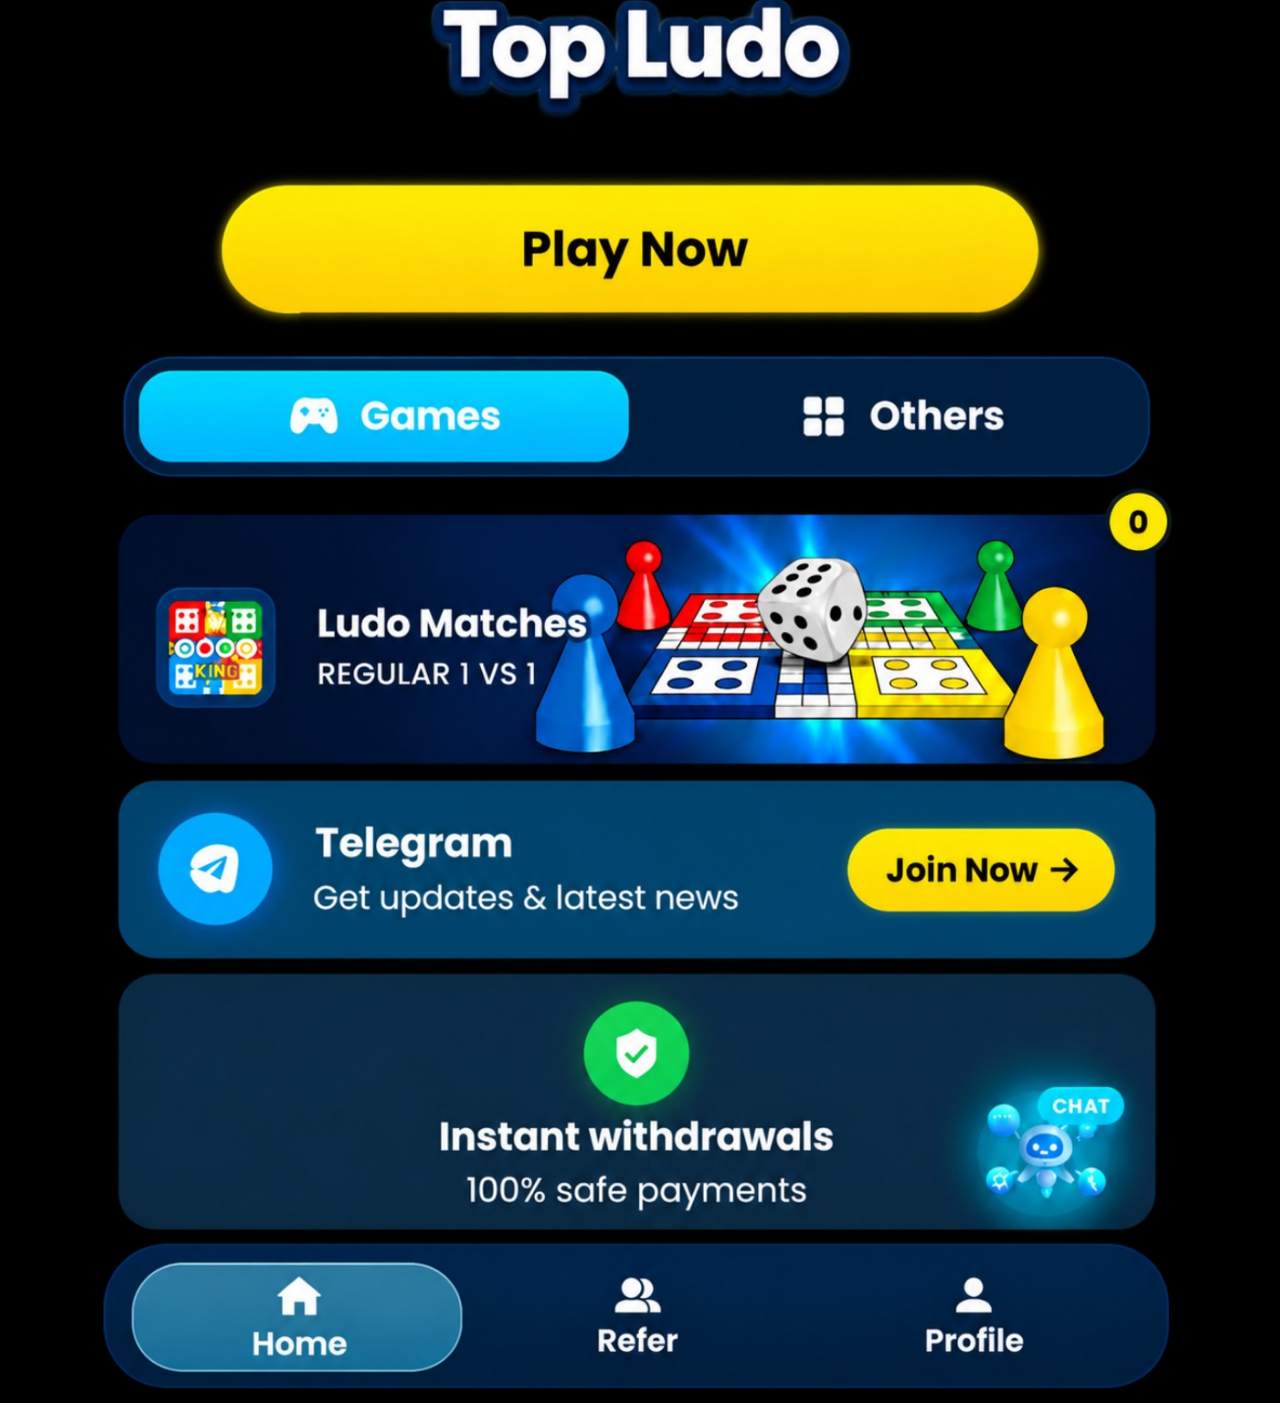
==== commit 6bfaf1eb: "Add files via upload" ====
--- a/index.html
+++ b/index.html
@@ -1 +1,66 @@
-<!DOCTYPE html><html lang="en"><head><meta charset="UTF-8"><meta name="viewport" content="width=device-width,initial-scale=1,maximum-scale=1,user-scalable=no"><meta name="theme-color" content="#000"><title>My App</title><style>*{margin:0;padding:0;box-sizing:border-box}html,body{width:100%;min-height:100%;background:#000;overflow-x:hidden}body{min-height:100vh;min-height:100dvh}#app{width:100%;min-height:100vh;min-height:100dvh;background:#000;display:flex;justify-content:center;align-items:flex-start}.home-design{display:block;width:100%;height:auto;max-width:100%;object-fit:contain;user-select:none;-webkit-user-drag:none}</style></head><body><main id="app"><img class="home-design" src="[data-uri]" alt="Home Page"></main></body></html>+<!DOCTYPE html>
+<html lang="en">
+<head>
+<meta charset="UTF-8">
+<meta name="viewport" content="width=device-width, initial-scale=1.0, maximum-scale=1.0, user-scalable=no">
+<meta name="theme-color" content="#000000">
+<title>Top Ludo</title>
+<style>
+*{box-sizing:border-box;margin:0;padding:0;-webkit-tap-highlight-color:transparent}
+html,body{width:100%;min-height:100%;background:#000;font-family:Arial,sans-serif;overflow-x:hidden}
+#app{position:relative;width:100%;max-width:1080px;margin:0 auto;background:#000}
+.design{display:block;width:100%;height:auto}
+.hit{position:absolute;display:block;border:0;background:transparent;cursor:pointer;z-index:5}
+#play{left:10.5%;top:11.9%;width:79%;height:8.4%}
+#games{left:3.5%;top:23.6%;width:46%;height:7.2%}
+#others{left:49.5%;top:23.6%;width:46%;height:7.2%}
+#ludo{left:2%;top:34.0%;width:96%;height:15.5%}
+#telegram{left:2%;top:51.0%;width:96%;height:12.0%}
+#withdraw{left:2%;top:66.2%;width:96%;height:16.0%}
+#home{left:3%;top:83.0%;width:31%;height:11.5%}
+#refer{left:34%;top:83.0%;width:31%;height:11.5%}
+#profile{left:66%;top:83.0%;width:31%;height:11.5%}
+.toast{
+ position:fixed;left:50%;bottom:22px;transform:translateX(-50%);
+ background:#071b36;color:#fff;padding:12px 18px;border-radius:12px;
+ font-size:15px;display:none;z-index:20;border:1px solid #2b78b9;
+ max-width:90%;text-align:center
+}
+@media (min-width:1081px){#app{box-shadow:0 0 30px rgba(0,0,0,.5)}}
+</style>
+</head>
+<body>
+<div id="app">
+  <img class="design" src="[data-uri]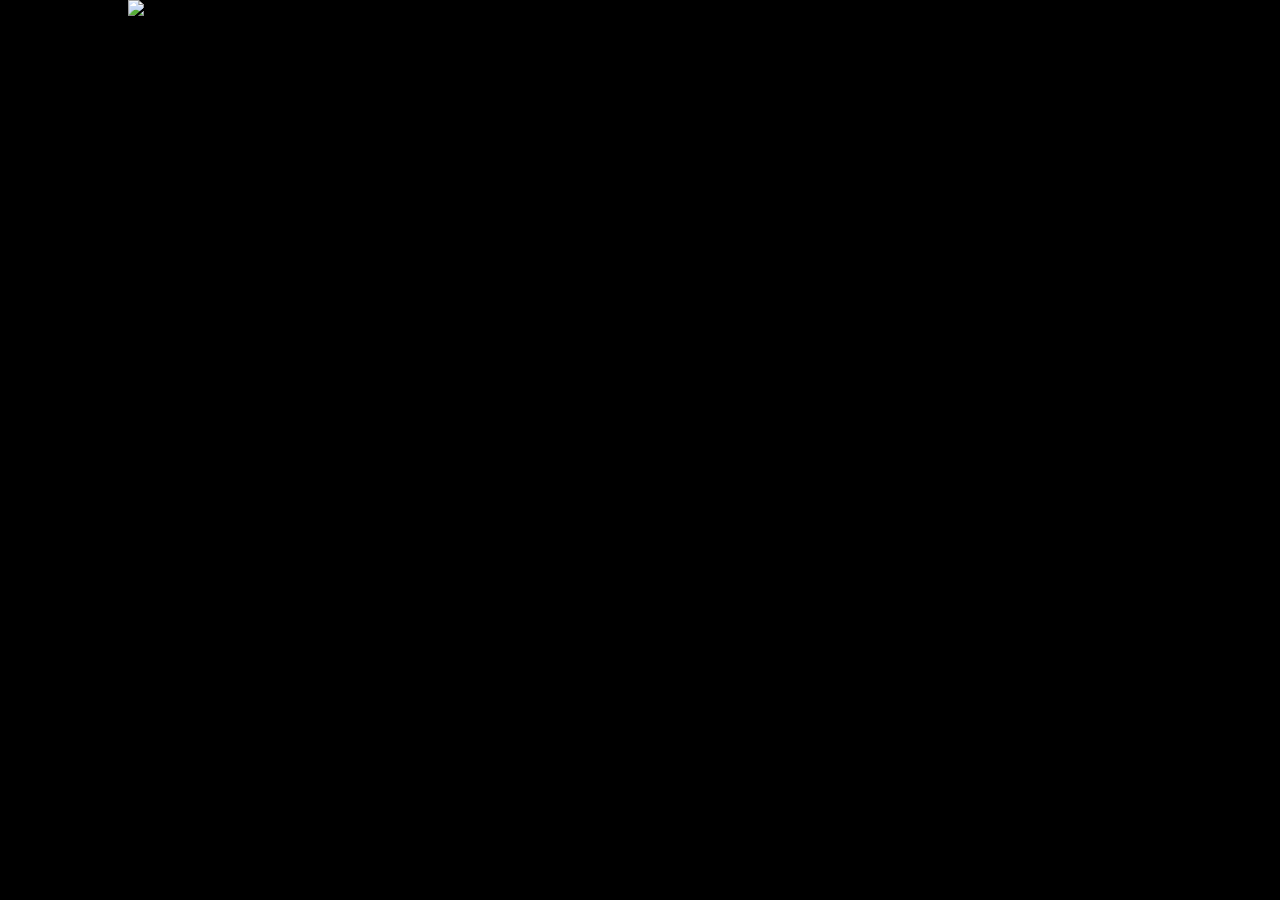
==== commit dc964c34: "Add files via upload" ====
--- a/index.html
+++ b/index.html
@@ -4,63 +4,16 @@
 <meta charset="UTF-8">
 <meta name="viewport" content="width=device-width, initial-scale=1.0, maximum-scale=1.0, user-scalable=no">
 <meta name="theme-color" content="#000000">
-<title>Top Ludo</title>
+<title>Ludo Home</title>
 <style>
-*{box-sizing:border-box;margin:0;padding:0;-webkit-tap-highlight-color:transparent}
-html,body{width:100%;min-height:100%;background:#000;font-family:Arial,sans-serif;overflow-x:hidden}
-#app{position:relative;width:100%;max-width:1080px;margin:0 auto;background:#000}
-.design{display:block;width:100%;height:auto}
-.hit{position:absolute;display:block;border:0;background:transparent;cursor:pointer;z-index:5}
-#play{left:10.5%;top:11.9%;width:79%;height:8.4%}
-#games{left:3.5%;top:23.6%;width:46%;height:7.2%}
-#others{left:49.5%;top:23.6%;width:46%;height:7.2%}
-#ludo{left:2%;top:34.0%;width:96%;height:15.5%}
-#telegram{left:2%;top:51.0%;width:96%;height:12.0%}
-#withdraw{left:2%;top:66.2%;width:96%;height:16.0%}
-#home{left:3%;top:83.0%;width:31%;height:11.5%}
-#refer{left:34%;top:83.0%;width:31%;height:11.5%}
-#profile{left:66%;top:83.0%;width:31%;height:11.5%}
-.toast{
- position:fixed;left:50%;bottom:22px;transform:translateX(-50%);
- background:#071b36;color:#fff;padding:12px 18px;border-radius:12px;
- font-size:15px;display:none;z-index:20;border:1px solid #2b78b9;
- max-width:90%;text-align:center
-}
-@media (min-width:1081px){#app{box-shadow:0 0 30px rgba(0,0,0,.5)}}
+*{box-sizing:border-box;margin:0;padding:0}
+html,body{width:100%;min-height:100%;background:#000;overflow-x:hidden}
+body{min-height:100vh;min-height:100dvh}
+#app{width:100%;min-height:100vh;min-height:100dvh;background:#000;display:flex;justify-content:center;align-items:flex-start}
+.home-image{display:block;width:100%;height:auto;max-width:1024px;margin:0;padding:0;user-select:none;-webkit-user-drag:none}
 </style>
 </head>
 <body>
-<div id="app">
-  <img class="design" src="[data-uri]" alt="Top Ludo Home">
-  <button class="hit" id="play" aria-label="Play Now"></button>
-  <button class="hit" id="games" aria-label="Games"></button>
-  <button class="hit" id="others" aria-label="Others"></button>
-  <button class="hit" id="ludo" aria-label="Ludo Matches"></button>
-  <button class="hit" id="telegram" aria-label="Telegram"></button>
-  <button class="hit" id="withdraw" aria-label="Instant withdrawals"></button>
-  <button class="hit" id="home" aria-label="Home"></button>
-  <button class="hit" id="refer" aria-label="Refer"></button>
-  <button class="hit" id="profile" aria-label="Profile"></button>
-</div>
-<div class="toast" id="toast"></div>
-<script>
-const toast = document.getElementById('toast');
-function message(text){
-  toast.textContent=text;
-  toast.style.display='block';
-  clearTimeout(window.__t);
-  window.__t=setTimeout(()=>toast.style.display='none',1800);
-}
-
-document.getElementById('play').onclick=()=>message('Play Now');
-document.getElementById('games').onclick=()=>message('Games selected');
-document.getElementById('others').onclick=()=>message('Others selected');
-document.getElementById('ludo').onclick=()=>message('Ludo Matches selected');
-document.getElementById('telegram').onclick=()=>message('Telegram selected');
-document.getElementById('withdraw').onclick=()=>message('Instant withdrawals');
-document.getElementById('home').onclick=()=>window.scrollTo({top:0,behavior:'smooth'});
-document.getElementById('refer').onclick=()=>message('Refer selected');
-document.getElementById('profile').onclick=()=>message('Profile selected');
-</script>
+<div id="app"><img class="home-image" src="assets/home-page.jpg" alt="Home Page"></div>
 </body>
-</html>+</html>
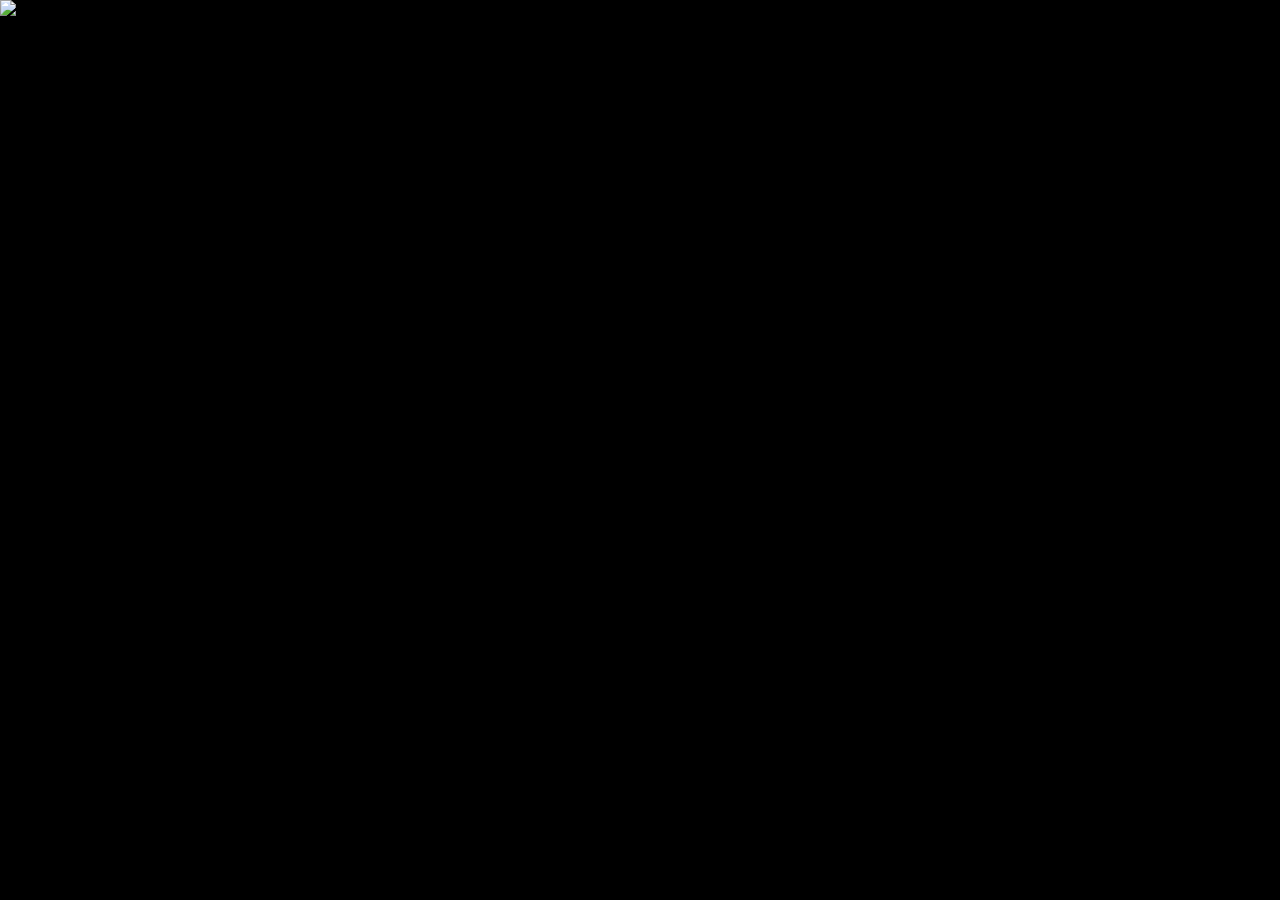
==== commit 69ded4c0: "Add files via upload" ====
--- a/index.html
+++ b/index.html
@@ -1,19 +1,21 @@
-<!DOCTYPE html>
+<!doctype html>
 <html lang="en">
 <head>
 <meta charset="UTF-8">
-<meta name="viewport" content="width=device-width, initial-scale=1.0, maximum-scale=1.0, user-scalable=no">
+<meta name="viewport" content="width=device-width,initial-scale=1,maximum-scale=1,user-scalable=no">
 <meta name="theme-color" content="#000000">
 <title>Ludo Home</title>
 <style>
 *{box-sizing:border-box;margin:0;padding:0}
-html,body{width:100%;min-height:100%;background:#000;overflow-x:hidden}
-body{min-height:100vh;min-height:100dvh}
-#app{width:100%;min-height:100vh;min-height:100dvh;background:#000;display:flex;justify-content:center;align-items:flex-start}
-.home-image{display:block;width:100%;height:auto;max-width:1024px;margin:0;padding:0;user-select:none;-webkit-user-drag:none}
+html,body{width:100%;min-height:100%;background:#000}
+body{overflow-x:hidden}
+#app{width:100%;min-height:100vh;background:#000}
+.home{display:block;width:100%;height:auto}
 </style>
 </head>
 <body>
-<div id="app"><img class="home-image" src="assets/home-page.jpg" alt="Home Page"></div>
+<div id="app">
+  <img class="home" src="./assets/home-page.jpg" alt="Home Page">
+</div>
 </body>
 </html>
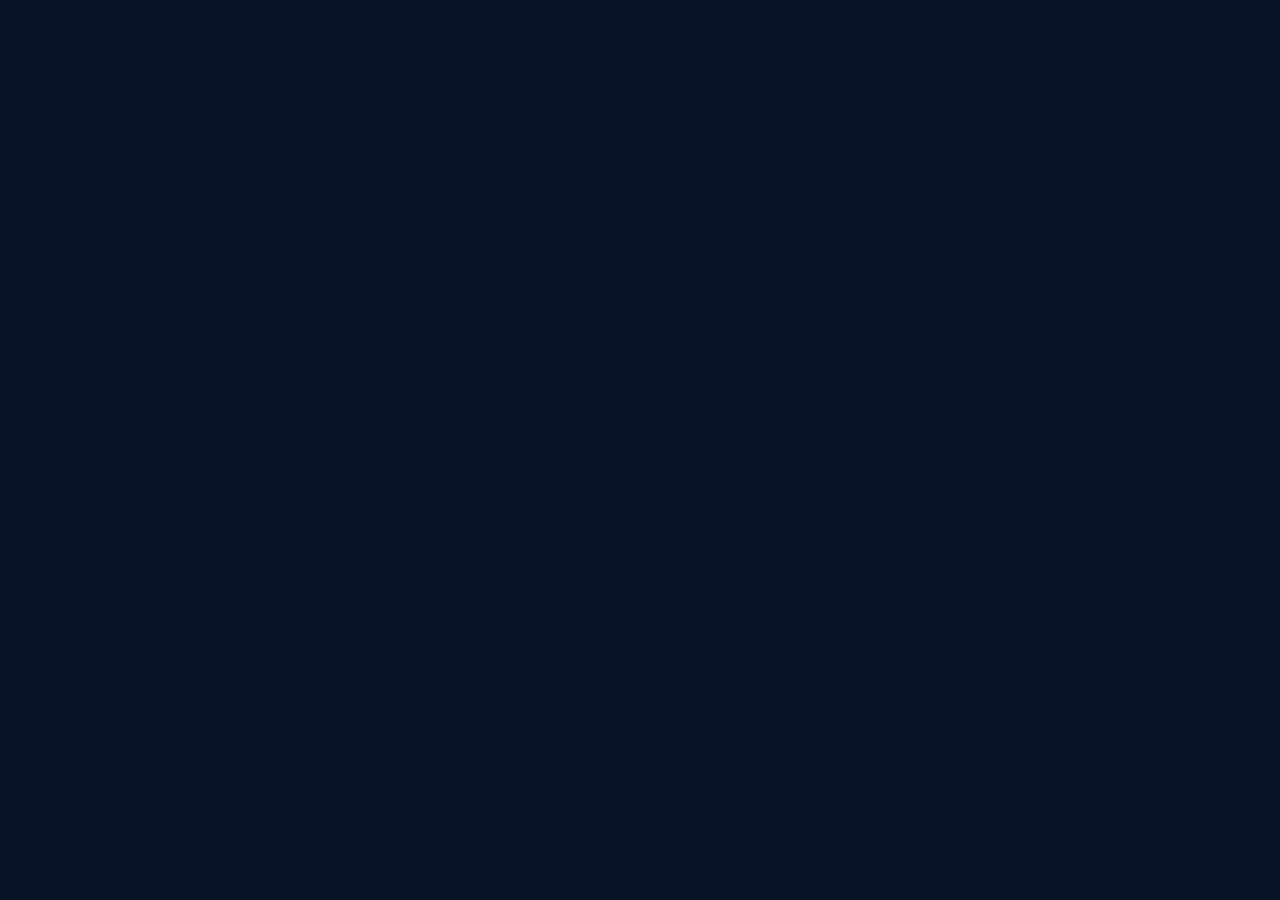
==== commit c591865b: "Add files via upload" ====
--- a/index.html
+++ b/index.html
@@ -1,21 +1,41 @@
-<!doctype html>
+<!DOCTYPE html>
 <html lang="en">
 <head>
-<meta charset="UTF-8">
-<meta name="viewport" content="width=device-width,initial-scale=1,maximum-scale=1,user-scalable=no">
-<meta name="theme-color" content="#000000">
-<title>Ludo Home</title>
-<style>
-*{box-sizing:border-box;margin:0;padding:0}
-html,body{width:100%;min-height:100%;background:#000}
-body{overflow-x:hidden}
-#app{width:100%;min-height:100vh;background:#000}
-.home{display:block;width:100%;height:auto}
-</style>
+  <meta charset="UTF-8">
+  <meta name="viewport" content="width=device-width, initial-scale=1.0">
+  <meta name="theme-color" content="#071426">
+  <title>My App</title>
+
+  <style>
+    * {
+      margin: 0;
+      padding: 0;
+      box-sizing: border-box;
+    }
+
+    html,
+    body {
+      width: 100%;
+      min-height: 100%;
+      background-color: #071426;
+    }
+
+    body {
+      min-height: 100vh;
+      min-height: 100dvh;
+      overflow-x: hidden;
+    }
+
+    #app {
+      width: 100%;
+      min-height: 100vh;
+      min-height: 100dvh;
+      background-color: #071426;
+    }
+  </style>
 </head>
+
 <body>
-<div id="app">
-  <img class="home" src="./assets/home-page.jpg" alt="Home Page">
-</div>
+  <div id="app"></div>
 </body>
-</html>
+  </html>
